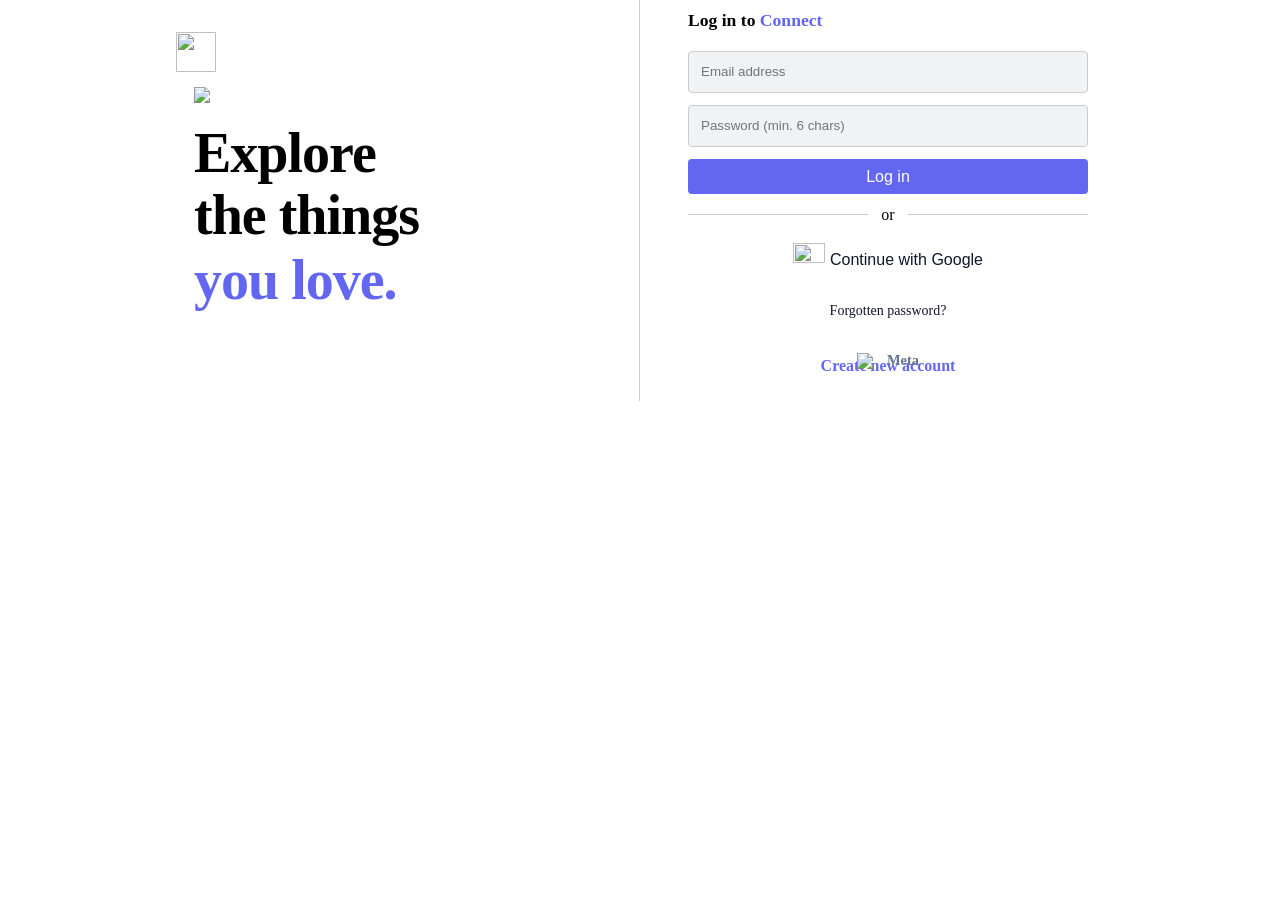
==== pages/auth/login.html @ b64baf51 "commit" ====
<!doctype html>
<html lang="en">
  <head>
    <meta charset="UTF-8" />
    <meta name="viewport" content="width=device-width, initial-scale=1.0" />
    <title>Connect - Social Media</title>
    <link rel="icon" type="image/png" href="/favicon.png" />
    <link rel="stylesheet" href="/vendor/bootstrap-icons-1.13.1/bootstrap-icons.min.css" />
    <link rel="stylesheet" href="/css/utils.css" />
    <link rel="stylesheet" href="/css/main.css" />
    <link rel="stylesheet" href="auth.css" />
    <link rel="stylesheet" href="/components/loading-overlay/loading-overlay.css" />
    <script src="/vendor/firebasejs-10.10.0/firebase-app-compat.js" defer></script>
    <script src="/vendor/firebasejs-10.10.0/firebase-auth-compat.js" defer></script>
    <script src="/vendor/firebasejs-10.10.0/firebase-firestore-compat.js" defer></script>
    <script src="/js/constants.js" defer></script>
    <script src="/js/utils.js" defer></script>
    <script src="/js/firebase.js" defer></script>
    <script src="/js/main.js" defer></script>
    <script src="auth.js" defer></script>
    <script src="/components/loading-overlay/loading-overlay.js" defer></script>
  </head>
  <body>
    <div class="app container auth-page">
      <img src="/assets/images/logo.png" class="logo" onclick="changePage()" />

      <div class="hero-section">
        <img src="/assets/images/collage.png" class="collage-img" />

        <h1 class="headline">
          Explore<br />
          the things<br />
          <span>you love.</span>
        </h1>
      </div>

      <div class="auth-section">
        <div class="auth-wrapper">
          <h2 class="title">Log in to <span>Connect</span></h2>

          <form class="auth-form" onsubmit="login(event)">
            <input class="email-input" type="text" placeholder="Email address" required />
            <input class="password-input" type="password" placeholder="Password (min. 6 chars)" required minlength="6" />
            <button type="submit" class="button">Log in</button>
          </form>

          <div class="divider">
            <div class="line"></div>
            <span>or</span>
            <div class="line"></div>
          </div>

          <button class="login-btn button" onclick="loginWithGoogle()"><img src="/assets/images/google.png" />Continue with Google</button>

          <div class="password-reset-link" onclick="changePage('password-reset')">Forgotten password?</div>

          <div class="acc-link" onclick="changePage('signup')">Create new account</div>
        </div>

        <div class="credit-display">
          <img src="/assets/images/meta.png" class="meta-icon" />
          Meta
        </div>
      </div>

      <div class="toast hidden"></div>
      <div class="loading-overlay"></div>
    </div>
  </body>
</html>
---- css/utils.css ----
@font-face {
  font-family: "Poppins";
  src: url("/assets/fonts/Poppins-Regular.woff2") format("woff2");
  font-weight: normal;
  font-style: normal;
  font-display: swap;
}

:root {
  --color-primary: #6366f1;
  --color-primary-hover: #4f46e5;
  --color-secondary: #10b981;

  --color-bg: #f0f2f5;
  --color-surface: #ffffff;
  --color-text: #0f172a;
  --color-text-muted: #64748b;
  --color-border: #ccc;
  --color-overlay: rgba(0, 0, 0, 0.5);

  --color-success: #4caf50;
  --color-warning: #ff9800;
  --color-danger: #ef5350;
  --color-info: #03a9f4;

  --color-red: #f44336;
  --color-green: #4caf50;
  --color-blue: #3f51b5;
}

.dark-theme {
  --color-bg: #222;
  --color-surface: #2c2c2c;
  --color-text: #eee;
  --color-text-muted: #aaa;
  --color-border: #3c3c3c;
}

* {
  box-sizing: border-box;
  margin: 0;
  padding: 0;
  outline: none;
  -webkit-tap-highlight-color: transparent;
  border: none;
  text-decoration: none;
  line-height: 1.2;
  scrollbar-width: none;
  -ms-overflow-style: none;
}

*::-webkit-scrollbar {
  display: none;
}

button {
  font-family: "Poppins", sans-serif;
  color: var(--color-text);
  cursor: pointer;
}

.button {
  display: inline-flex;
  align-items: center;
  justify-content: center;
  gap: 5px;
  padding: 8px 16px;
  background: var(--color-primary);
  color: white;
  border: none;
  border-radius: 4px;
  cursor: pointer;
  white-space: nowrap;
  font-size: 1rem;
}

.btn-danger {
  background-color: var(--color-danger);
}

.btn-icon {
  background-color: transparent;
  font-size: 1.1rem;
}

input,
textarea {
  font-family: "Poppins", sans-serif;
  padding: 5px;
  background-color: var(--color-bg);
  color: var(--color-text);
  border-radius: 4px;
}

textarea {
  resize: none;
}

.center {
  position: absolute;
  top: 50%;
  left: 50%;
  transform: translate(-50%, -50%);
}

.truncated {
  white-space: nowrap;
  overflow: hidden;
  text-overflow: ellipsis;
}

.hidden {
  display: none !important;
}

@scope (.modal) {
  :scope {
    position: fixed;
    top: 0;
    left: 0;
    width: 100%;
    height: 100%;
    background-color: rgba(0, 0, 0, 0.25);
  }

  .modal-content {
    position: absolute;
    top: 50%;
    left: 50%;
    transform: translate(-50%, -50%);
    width: 500px;
    max-width: calc(100% - 20px);
    max-height: calc(100% - 100px);
    padding: 10px;
    display: flex;
    flex-direction: column;
    gap: 10px;
    background-color: var(--color-surface);
    border: 1px solid var(--color-border);
    border-radius: 5px;
  }

  .close-btn {
    position: absolute;
    top: 10px;
    right: 10px;
    padding: 0;
    background-color: transparent;
    color: var(--color-text);
    font-size: 1.2rem;
  }

  .modal-title {
    flex-shrink: 0;
    margin-right: 25px;
    white-space: nowrap;
    overflow: hidden;
    text-overflow: ellipsis;
  }

  .modal-actions {
    display: flex;
    gap: 5px;
  }

  .modal-actions > * {
    flex: 1;
  }
}

.title,
.name {
  flex-shrink: 0;
  white-space: nowrap;
  overflow: hidden;
  text-overflow: ellipsis;
}

.subtitle,
.desc,
.bio {
  color: var(--color-text-muted);
}

.message {
  color: var(--color-text-muted);
}

@scope (.toggle) {
  :scope {
    position: relative;
    display: inline-block;
    width: 50px;
    height: 26px;
  }

  input {
    display: none;
  }

  .slider {
    position: absolute;
    inset: 0;
    background: #ccc;
    border-radius: 26px;
    cursor: pointer;
    transition: 0.3s;
  }

  .slider::before {
    content: "";
    position: absolute;
    width: 20px;
    height: 20px;
    left: 3px;
    top: 3px;
    background: white;
    border-radius: 50%;
    transition: 0.3s;
  }

  input:checked + .slider {
    background: #2196f3;
  }

  input:checked + .slider::before {
    transform: translateX(24px);
  }
}

.container {
  position: relative;
  max-width: 992px;
  height: 100%;
  margin: auto;
}

.avatar {
  flex-shrink: 0;
  width: 32px;
  height: min-content;
  aspect-ratio: 1;
  border-radius: 50%;
  background-color: var(--color-primary);
  color: white;
  display: flex;
  align-items: center;
  justify-content: center;
  font-weight: bold;
  font-size: 1.2rem;
  overflow: hidden;
  cursor: pointer;
}

.avatar img {
  width: 100%;
  height: 100%;
  object-fit: cover;
}
---- pages/auth/auth.css ----
@scope (.auth-page, .auth-action-page) {
  :scope {
    position: relative;
    display: grid;
    grid-template-columns: 1fr 1fr;
  }

  .logo {
    position: absolute;
    top: 32px;
    left: 32px;
    width: 40px;
    height: 40px;
    z-index: 1;
    cursor: pointer;
  }

  .hero-section {
    position: relative;
    display: flex;
    flex-direction: column;
    justify-content: center;
    border-right: 1px solid var(--color-border);
    padding: 10px;
    padding-left: 50px;
  }

  .hero-section .collage-img {
    width: 400px;
  }

  .headline {
    font-size: 3.5rem;
    line-height: 1.1;
    font-weight: 800;
    letter-spacing: -1px;
    margin-top: 20px;
  }

  .headline span {
    color: var(--color-primary);
  }

  .auth-section {
    position: relative;
    display: flex;
    flex-direction: column;
    justify-content: center;
    align-items: center;
    padding: 10px;
  }

  .auth-wrapper {
    width: 100%;
    max-width: 400px;
    display: flex;
    flex-direction: column;
    gap: 20px;
  }

  .auth-wrapper .title {
    font-size: 1.1rem;
    font-weight: bold;
    text-align: left;
  }

  .auth-wrapper .title span {
    color: var(--color-primary);
  }

  .divider {
    display: grid;
    grid-template-columns: 1fr 40px 1fr;
    align-items: center;
  }

  .divider > * {
    height: 0;
  }

  .divider > div {
    border-bottom: 1px solid var(--color-border);
  }

  .divider > span {
    display: flex;
    align-items: center;
    justify-content: center;
  }

  .login-btn {
    color: var(--color-text);
    background-color: var(--color-surface);
  }

  .login-btn img {
    width: 32px;
    aspect-ratio: 1;
  }

  .password-reset-link {
    text-align: center;
    color: var(--color-text);
    text-decoration: none;
    font-size: 0.875rem;
    cursor: pointer;
  }

  .password-reset-link:hover {
    text-decoration: underline;
  }

  .acc-link {
    cursor: pointer;
    color: var(--color-primary);
    padding: 16px;
    font-weight: bold;
    text-align: center;
  }

  .credit-display {
    position: absolute;
    bottom: 32px;
    display: flex;
    align-items: center;
    gap: 6px;
    color: var(--color-text-muted);
    font-size: 0.9rem;
    font-weight: bold;
  }

  .meta-icon {
    width: 24px;
    height: auto;
    fill: currentColor;
  }

  /* Medium screens (Tablets, up to 768px wide) */
  @media (max-width: 768px) {
    :scope {
      grid-template-columns: 1fr;
    }

    .logo {
      top: 10px;
      left: 10px;
    }

    .hero-section {
      display: none;
    }
    .content-area {
      margin-left: 0;
      margin-top: 40px; /* Space for absolute logo */
    }
    .headline {
      font-size: 2.5rem;
    }
    .meta-footer {
      position: relative;
      margin-top: 40px;
      bottom: auto;
    }
  }

  /* Small screens (Phones, up to 480px wide) */
  @media (max-width: 480px) {
  }
}

@scope (.auth-form) {
  :scope {
    display: flex;
    flex-direction: column;
    gap: 12px;
  }

  input {
    width: 100%;
    padding: 12px;
    border: 1px solid var(--color-border);
    border-radius: 4px;
  }
}

@scope (.password-reset) {
  :scope {
    grid-template-columns: 1fr;
  }
}

@scope (.auth-action-page) {
  :scope {
    grid-template-columns: 1fr;
  }

  @scope (.reset-password-success, .verify-email) {
    :scope {
      background-color: var(--color-surface);
      padding: 10px;
      border-radius: 4px;
    }

    .icon {
      display: flex;
      align-items: center;
      justify-content: center;
      width: max-content;
      aspect-ratio: 1;
      font-size: 2rem;
      color: var(--color-success);
      background-color: var(--color-bg);
      padding: 10px;
      border-radius: 50%;
    }

    .notice {
      color: var(--color-success);
    }
  }

  @scope (.recover-email) {
    :scope {
      background-color: var(--color-surface);
      padding: 10px;
      border-radius: 4px;
    }

    .icon {
      display: flex;
      align-items: center;
      justify-content: center;
      width: max-content;
      aspect-ratio: 1;
      font-size: 2rem;
      color: var(--color-warning);
      background-color: var(--color-bg);
      padding: 10px;
      border-radius: 50%;
    }

    .notice {
      color: var(--color-warning);
    }
  }

  @scope (.invalid) {
    :scope {
      background-color: var(--color-surface);
      padding: 10px;
      border-radius: 4px;
    }

    .icon {
      display: flex;
      align-items: center;
      justify-content: center;
      width: max-content;
      aspect-ratio: 1;
      font-size: 2rem;
      color: var(--color-danger);
      background-color: var(--color-bg);
      padding: 10px;
      border-radius: 50%;
    }

    .notice {
      color: var(--color-danger);
    }
  }
}
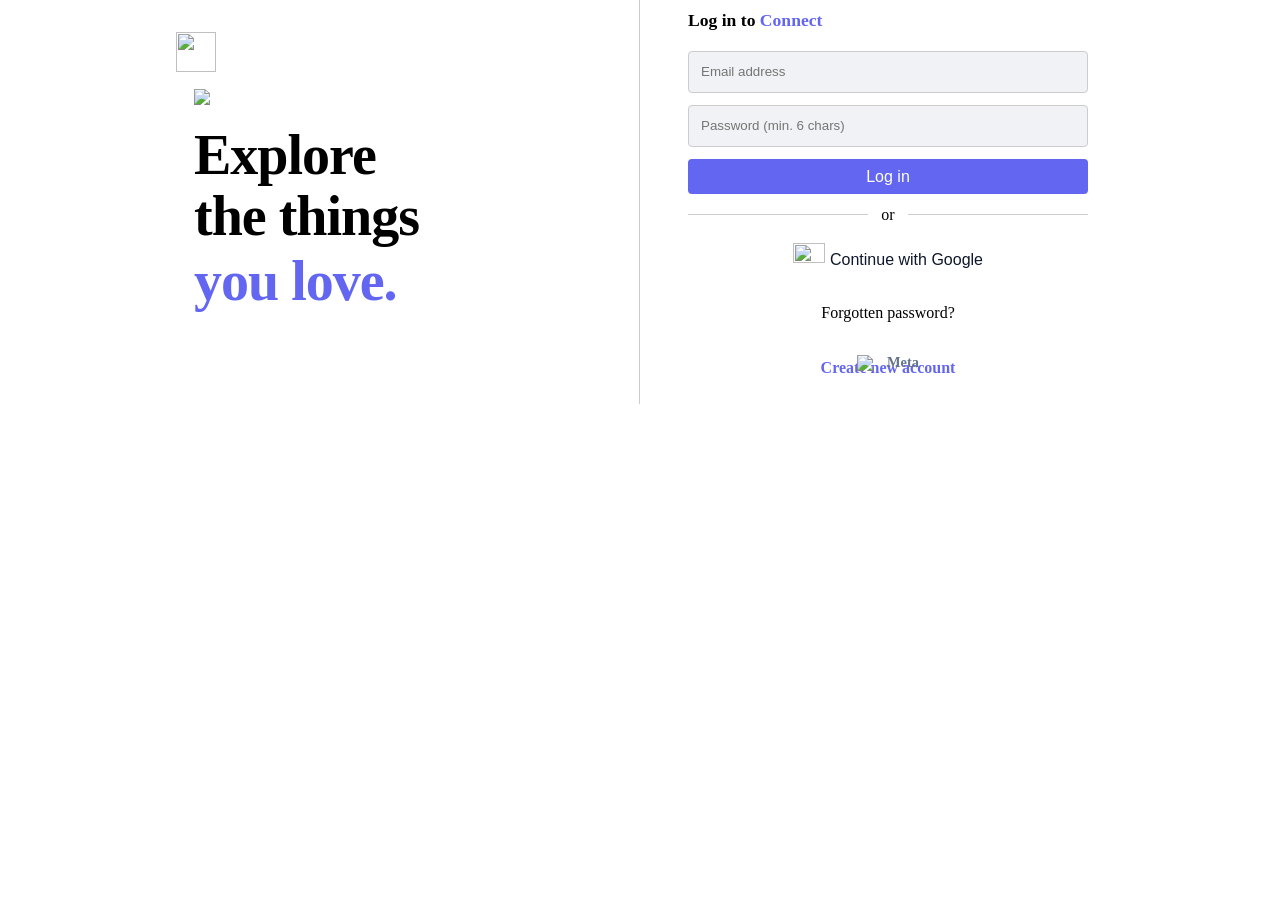
==== commit 769436a6: "commit" ====
--- a/pages/auth/login.html
+++ b/pages/auth/login.html
@@ -9,7 +9,6 @@
     <link rel="stylesheet" href="/css/utils.css" />
     <link rel="stylesheet" href="/css/main.css" />
     <link rel="stylesheet" href="auth.css" />
-    <link rel="stylesheet" href="/components/loading-overlay/loading-overlay.css" />
     <script src="/vendor/firebasejs-10.10.0/firebase-app-compat.js" defer></script>
     <script src="/vendor/firebasejs-10.10.0/firebase-auth-compat.js" defer></script>
     <script src="/vendor/firebasejs-10.10.0/firebase-firestore-compat.js" defer></script>
@@ -18,7 +17,6 @@
     <script src="/js/firebase.js" defer></script>
     <script src="/js/main.js" defer></script>
     <script src="auth.js" defer></script>
-    <script src="/components/loading-overlay/loading-overlay.js" defer></script>
   </head>
   <body>
     <div class="app container auth-page">
@@ -52,7 +50,7 @@
 
           <button class="login-btn button" onclick="loginWithGoogle()"><img src="/assets/images/google.png" />Continue with Google</button>
 
-          <div class="password-reset-link" onclick="changePage('password-reset')">Forgotten password?</div>
+          <div class="link password-reset-link" onclick="changePage('password-reset')">Forgotten password?</div>
 
           <div class="acc-link" onclick="changePage('signup')">Create new account</div>
         </div>
@@ -63,7 +61,7 @@
         </div>
       </div>
 
-      <div class="toast hidden"></div>
+      <div class="toast"></div>
       <div class="loading-overlay"></div>
     </div>
   </body>
--- a/css/utils.css
+++ b/css/utils.css
@@ -184,6 +184,13 @@
 
 .message {
   color: var(--color-text-muted);
+}
+
+.link {
+  cursor: pointer;
+}
+.link:hover {
+  text-decoration: underline;
 }
 
 @scope (.toggle) {
--- a/pages/auth/auth.css
+++ b/pages/auth/auth.css
@@ -100,14 +100,6 @@
 
   .password-reset-link {
     text-align: center;
-    color: var(--color-text);
-    text-decoration: none;
-    font-size: 0.875rem;
-    cursor: pointer;
-  }
-
-  .password-reset-link:hover {
-    text-decoration: underline;
   }
 
   .acc-link {
